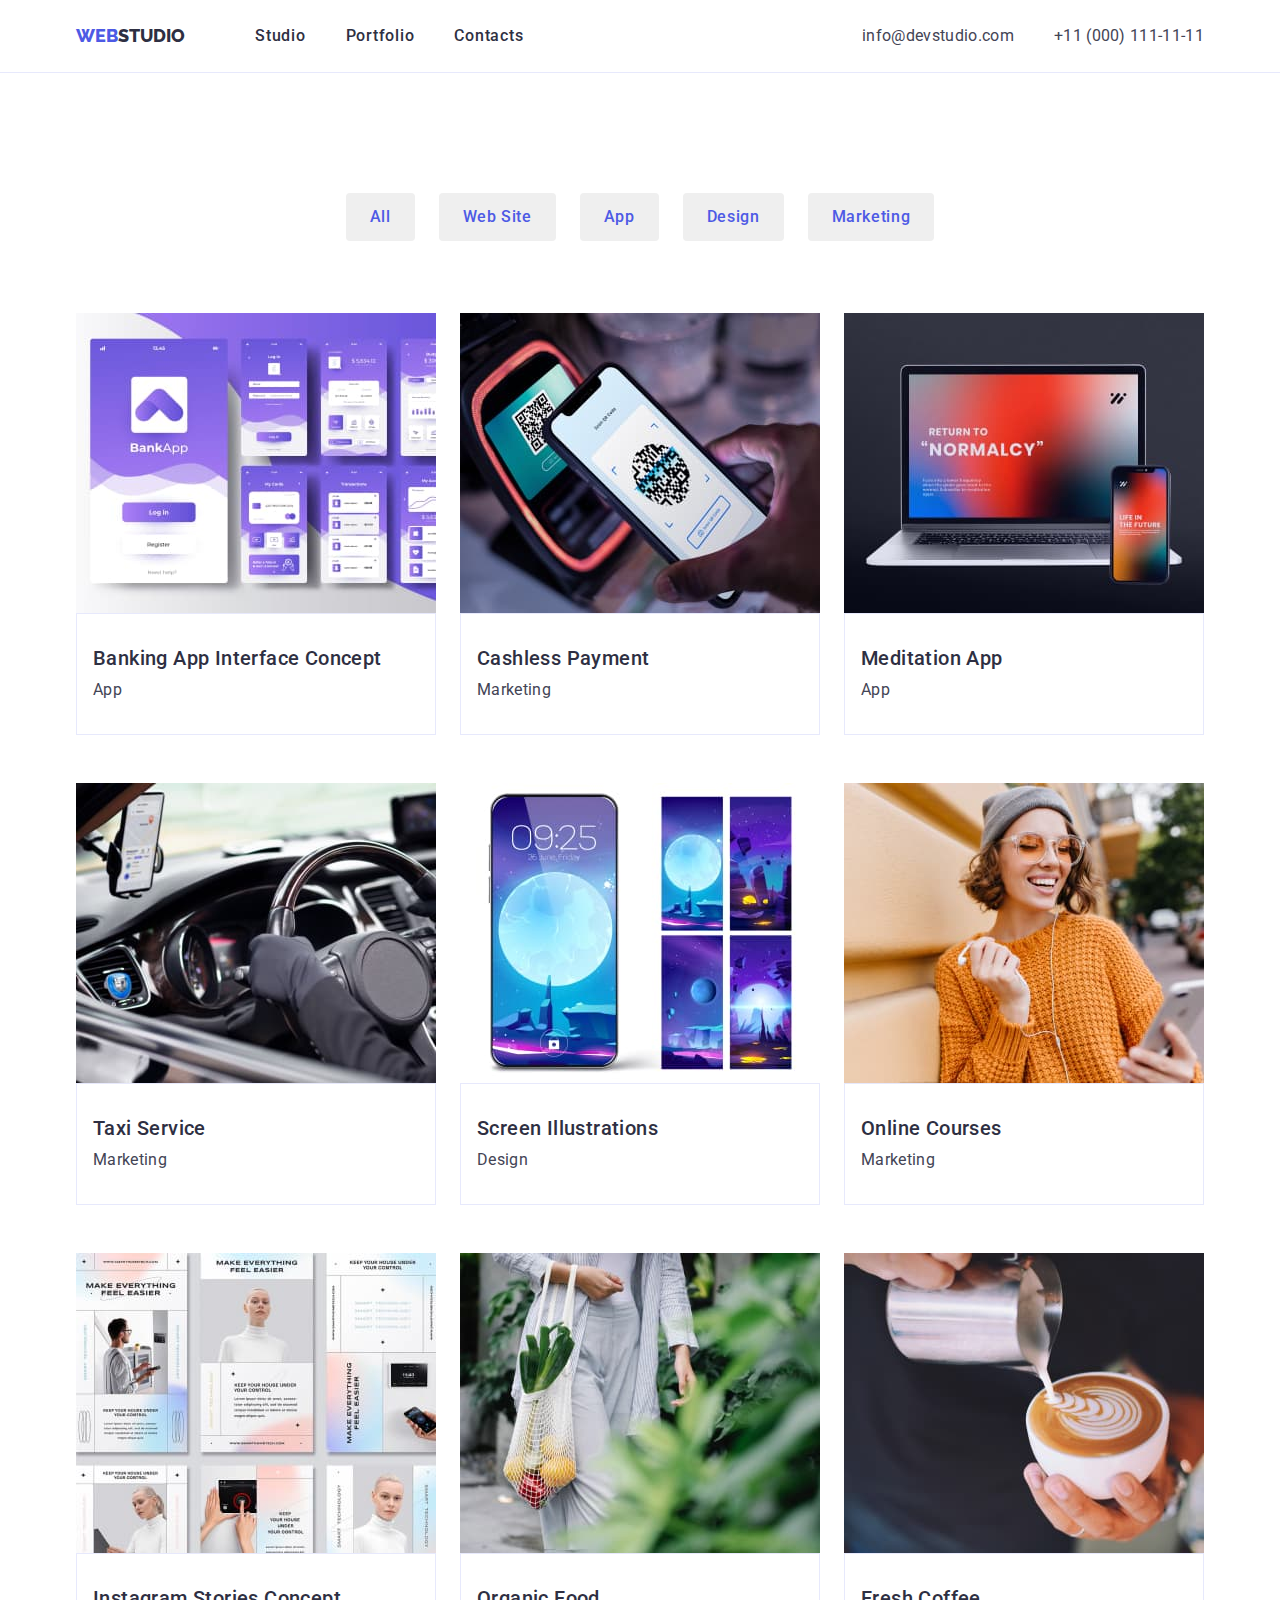
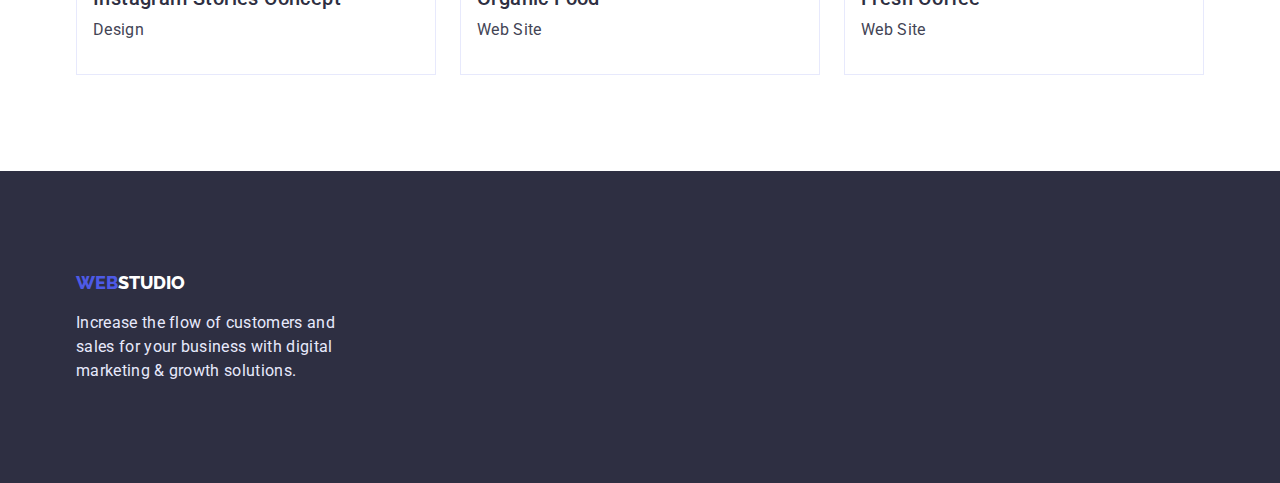
==== portfolio.html @ 9b7bf496 "Initial commit" ====
<!DOCTYPE html>
<html lang="en">

<head>
    <meta charset="UTF-8">
    <meta http-equiv="X-UA-Compatible" content="IE=edge">
    <meta name="viewport" content="width=device-width, initial-scale=1.0">
    <title>WebStudio</title>
    <link rel="preconnect" href="https://fonts.googleapis.com">
    <link rel="preconnect" href="https://fonts.gstatic.com" crossorigin>
    <link
        href="https://fonts.googleapis.com/css2?family=Raleway:wght@800&family=Roboto:wght@400;500;700;900&display=swap"
        rel="stylesheet">
    <link rel="stylesheet" href="https://cdn.jsdelivr.net/npm/modern-normalize@1.1.0/modern-normalize.min.css">
    <link rel="stylesheet" href="./css/styles.css">
</head>
<!--Body section-->
<body class="body-section">
      <!--Header section-->
        <header class="page-header">
            <div class="container page-header-container">
            <nav class="page-nav">
             <a class="logo link" href="./index.html"><span class="logo-web">Web</span>Studio</a>
                <ul class="menu list">
                    <li class="menu-item">
                        <a class="menu-link link" href="./index.html">Studio</a>
                    </li>
                    <li class="menu-item">
                        <a class="menu-link link" href="./portfolio.html">Portfolio</a>
                    </li>
                    <li class="menu-item">
                        <a class="menu-link link" href="">Contacts</a>
                    </li>
                </ul>
            </nav>
            <address class="address-page">
                <ul class="contact-menu list">
                    <li>
                        <a class="contact-link link" href="mailto:info@devstudio.com">info@devstudio.com</a>
                    </li>
                    <li>
                        <a class="contact-link link" href="tel:+110001111111">+11 (000) 111-11-11</a>
                    </li>
                </ul>
            </address>
            </div>
        </header>
    
        <main>
 <!--Filter Button-->
 <section class="section portfolio">
 <div class="container"> 
 <h1 hidden>Menu</h1>
 <ul class="filter-btn-list list">
    <li><button class="filter-btn" type="button">All</button></li>
    <li><button class="filter-btn" type="button">Web Site</button></li>
    <li><button class="filter-btn" type="button">App</button></li>
    <li><button class="filter-btn" type="button">Design</button></li>
    <li><button class="filter-btn" type="button">Marketing</button></li>
 </ul>

<!--Portfolio section-->


<ul class="portfolio-list list">
    <li class="portfolio-item">
        <a class="project-card link" href="">
            <img src="./images/portfolio/banking-app.jpg" alt="Banking App Interface Concept" width:360px;>
            <div class="card-text">
                <h2 class="section-subtitle">Banking App Interface Concept</h2>
                <p  class="section-text">App</p>
            </div>
        </a>
    </li>
    <li class="portfolio-item">
        <a class="project-card link" href="">
            <img src="./images/portfolio/cashless-payment.jpg" alt="Cashless Payment" width:360px;>
            <div class="card-text">
                <h2 class="section-subtitle">Cashless Payment</h2>
                <p  class="section-text">Marketing</p>
            </div>
        </a>
    </li>
    <li class="portfolio-item">
        <a class="project-card link" href="">
            <img src="./images/portfolio/meditaion-app.jpg" alt="Meditation App" width:360px;>
            <div class="card-text">
                <h2 class="section-subtitle">Meditation App</h2>
                <p class="section-text">App</p>
            </div>
        </a>
    </li>
    <li class="portfolio-item">
        <a class="project-card link" href="">
            <img src="./images/portfolio/taxi-service.jpg" alt="Taxi Service" width:360px;>
            <div class="card-text">
                <h2 class="section-subtitle">Taxi Service</h2>
                <p class="section-text">Marketing</p>
            </div>
        </a>
    </li>
    <li class="portfolio-item">
        <a class="project-card link" href="">
            <img src="./images/portfolio/screen-illustrations.jpg" alt="Screen Illustrations" width:360px;>
            <div class="card-text">
                <h2 class="section-subtitle">Screen Illustrations</h2>
                <p class="section-text">Design</p>
            </div>
        </a>
    </li>
    <li class="portfolio-item">
        <a class="project-card link" href="">
            <img src="./images/portfolio/online-courses.jpg" alt="Online Courses" width:360px;>
            <div class="card-text">
                <h2 class="section-subtitle">Online Courses</h2>
                <p class="section-text">Marketing</p>
            </div>
        </a>
    </li>
    <li class="portfolio-item">
        <a class="project-card link" href="">
            <img src="./images/portfolio/instagram-stories.jpg" alt="Instagram Stories Concept" width:360px;>
            <div class="card-text">
                <h2 class="section-subtitle">Instagram Stories Concept</h2>
                <p class="section-text">Design</p>
            </div>
        </a>
    </li>
    <li class="portfolio-item">
        <a class="project-card link" href="">
            <img src="./images/portfolio/organic-food.jpg" alt="Organic Food" width:360px;>
            <div class="card-text">
                <h2 class="section-subtitle">Organic Food</h2>
                <p class="section-text">Web Site</p>
            </div>
        </a>
    </li>
    <li class="portfolio-item">
        <a class="project-card link" href="">
            <img src="./images/portfolio/coffe.jpg" alt="Fresh Coffee" width:360px;>
            <div class="card-text">
                <h2 class="section-subtitle">Fresh Coffee</h2>
                <p class="section-text">Web Site</p>
            </div>
        </a>
    </li>
</ul> 
</div>
</section>
</main>

        <!--Footer section-->
        <footer class="section-footer">
            <div class="container footer-container">
            <a class="logo link" href="./index.html"><span class="logo-web">Web</span>Studio</a>
            <p class="footer-text">Increase the flow of customers and sales for your business with digital marketing & growth
        solutions.</p>
        </div>
    </footer>
    
</body>
</html>
---- css/styles.css ----
.list {
    list-style: none;
}
.link {
    text-decoration: none;
}

body {
        font-family: 'Roboto', sans-serif;
        font-size: 16px;
        background-color: var(--white-color)

}
.container {
width: 1158px;
margin-left: auto;
margin-right: auto;
padding-left: 15px;
padding-right: 15px;
/* outline: 2px solid red; */
}

:root{ 
        --title-color: #2E2F42;
        --text-color: #434455;
        --contrast-color: #4D5AE5;
        --white-color: #ffffff;

}
h1, h2, h3, h4, p {
        margin-top: 0;
        margin-bottom: 0;
}
ul, ol {
        margin-top: 0;
        margin-bottom: 0;
        padding-left: 0;
}
img{
        display: block;
}

/* Header */
.page-header-container{
        display: flex;
        align-items: center;
        
}
.page-header{
        border-bottom: 1px solid #E7E9FC;
        padding-top: 24px;
        padding-bottom: 24px;
}
.page-nav{
        display: flex;
        align-items: center;
}
.menu{
        display: flex;
        align-items: center;
}
.contact-menu{
        display: flex;
        align-items: center;
        gap: 40px;
}
.contact-link{
        display: flex;
}


.menu-item:not(:last-child) {
        margin-right: 40px;
}
.address-page{
        margin-left: auto;
}


.section{
        padding-top: 120px;
        padding-bottom: 120px;
}
.benefits{
        padding-bottom: 0px;
}
.benefits-list{
        display: flex;
        column-gap: 24px;
}
.benefits-item{
        flex-basis: calc((100% - 3 * 24px) / 4);
}
/*.benefits-item, .doing-item:not(:last-child){
        padding-right: 24px;
} 
*/
.list-doing-img{
        display: flex;
        align-items: center;
}
/* li{
        outline: 2px solid red;
} */


.logo-web {

        color: var(--contrast-color);
}
.logo {

        font-family: 'Raleway';
        font-weight: 800;
        font-size: 18px;
        line-height: 1.33;
        text-transform: uppercase;
        color: var(--title-color);
        margin-right: 70px;
}
.footer-logo{
        margin-right: 0px;
}
.menu-link{
        font-weight: 500;     
        line-height: 1.5;
        color: var(--title-color);
        letter-spacing: 0.02cm;
        
}
.menu-link:hover,
.menu-link:focus{
        color: var(--contrast-color);
}
.contact-link{
     letter-spacing: 0.02em;
     font-style: normal;
     line-height: 1.5;
     color: var(--text-color);
}

.contact-link:hover,
.contact-link:focus{
   
        color: var(--contrast-color);
}

/*Hero section*/
.hero{
        background-color:var(--title-color);
        padding-top: 188px;
        padding-bottom: 188px;
}
.hero-title{
 
        font-size: 56px;
        line-height: 1.07;
        text-align: center;
        letter-spacing: 0.02em;
        color: var(--white-color);
        max-width: 500px;
        margin: auto;

}
.modal-button{

        font-weight: 500;
        line-height: 1.5;
        letter-spacing: 0.04em;
        color: var(--white-color);
        display: flex;
        background: var(--contrast-color);
        box-shadow: 0px 4px 4px rgba(0, 0, 0, 0.15);
        border-radius: 4px;
                flex-direction: row;
                align-items: flex-start;
                padding: 16px 32px;
        margin: auto;
        margin-top: 48px;
        border: none;
}
.modal-button:hover,
.modal-button:focus{
        background: var(--contrast-color);
        box-shadow: 0px 4px 4px rgba(0, 0, 0, 0.15);
        border-radius: 4px;
}

.title{
        text-transform: capitalize;
        font-size: 36px;
        line-height: 1.11;
        text-align: center;
        letter-spacing: 0.02em;
        color: var(--title-color);
        margin-bottom: 72px;
}
.section-subtitle{

        font-weight: 500;
        font-size: 20px;
        line-height: 1.2;
        letter-spacing: 0.02em;
       color: var(--title-color);
}
.section-text{

        line-height: 1.5;
        letter-spacing: 0.02em;
        color: var(--text-color);
        margin-top: 8px;

}
.list-doing-img{
        display: flex;
        justify-content: space-between;
}

.team{
        background-color: #F4F4FD;
}

.team-list{
        display: flex;
        flex-wrap: wrap;
        column-gap: 24px;
        flex-basis: calc((100% - 3 * 24px) / 4);
}
.card-text{
        padding-top: 32px;
        padding-bottom: 32px;
        border: 1px solid #E7E9FC;
        padding-left: 16px;
}

.card-text-member{
        text-align: center;
        background-color: var(--white-color);
        box-shadow: 0px 1px 6px rgba(46, 47, 66, 0.08), 0px 1px 1px rgba(46, 47, 66, 0.16), 0px 2px 1px rgba(46, 47, 66, 0.08);
                border-radius: 0px 0px 4px 4px;
}
/*Footer section*/
.section-footer{
        background: var(--title-color);
        padding-top: 100px;
        padding-bottom: 100px;
}
.section-footer .logo{
        color: var(--white-color);
}

.footer-text{

        line-height: 1.5;
        letter-spacing: 0.02em;
        color: #E7E9FC;
        max-width: 300px;
        margin-top: 16px;
}
.footer-container{
        
        
}


/*Filter Button*/
.filter-btn{
 
        font-weight: 500;
        line-height: 1.5;
        letter-spacing: 0.04em;
        color: var(--contrast-color);

}
.filter-btn:hover,
.filter-btn:focus{

    font-weight: 500;
    line-height: 1.5;
    letter-spacing: 0.04em;
    color: var(--white-color);
    background: #404BBF;
}
.filter-btn{
        cursor: pointer;
        border: none;
        border-radius: 4px;
        padding: 12px 24px;
}
.filter-btn-list{
        display: flex;
        justify-content: center;
        column-gap: 24px;
        
}

.portfolio-list{
        display: flex;
        flex-wrap: wrap;
        column-gap: 24px;
        row-gap: 48px;
        flex-basis: calc((100% - 2 * 24px) / 3);
        margin-top: 72px;
        
}
.portfolio{
        padding-bottom: 96px;
}
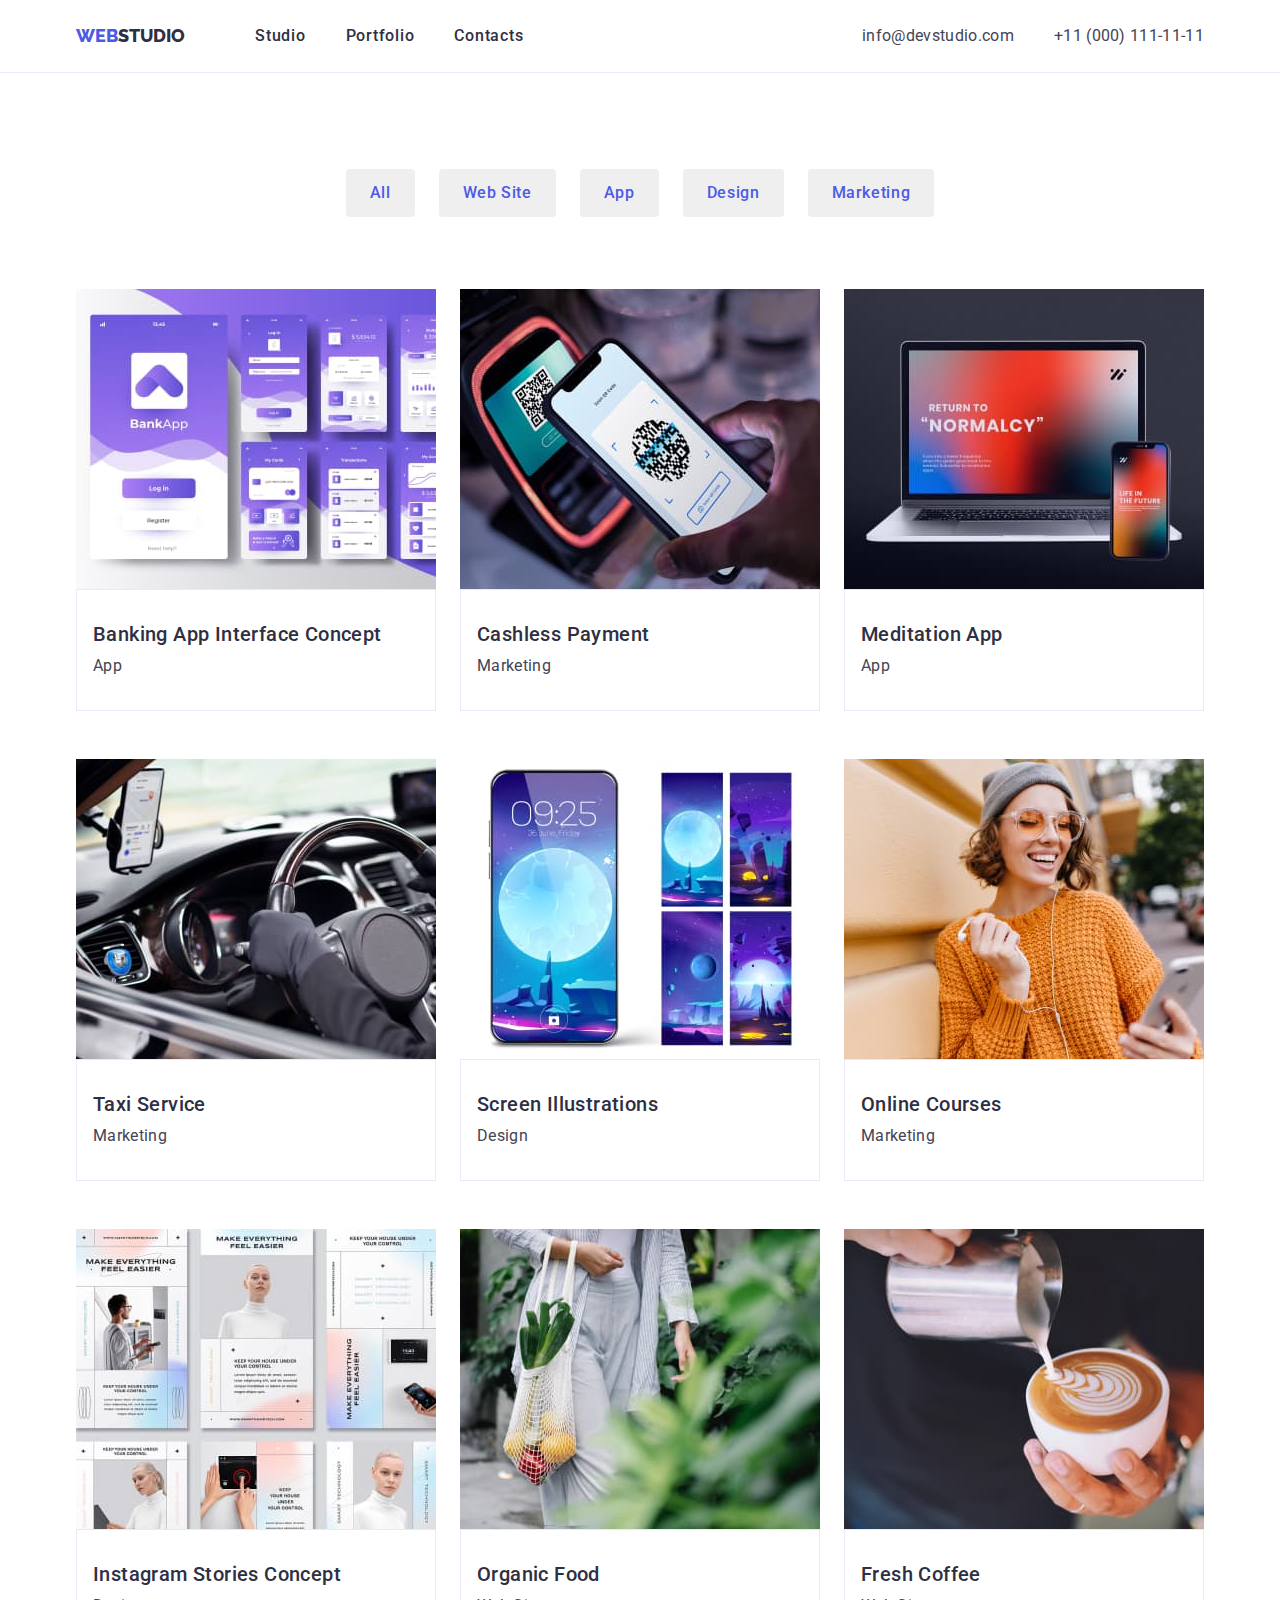
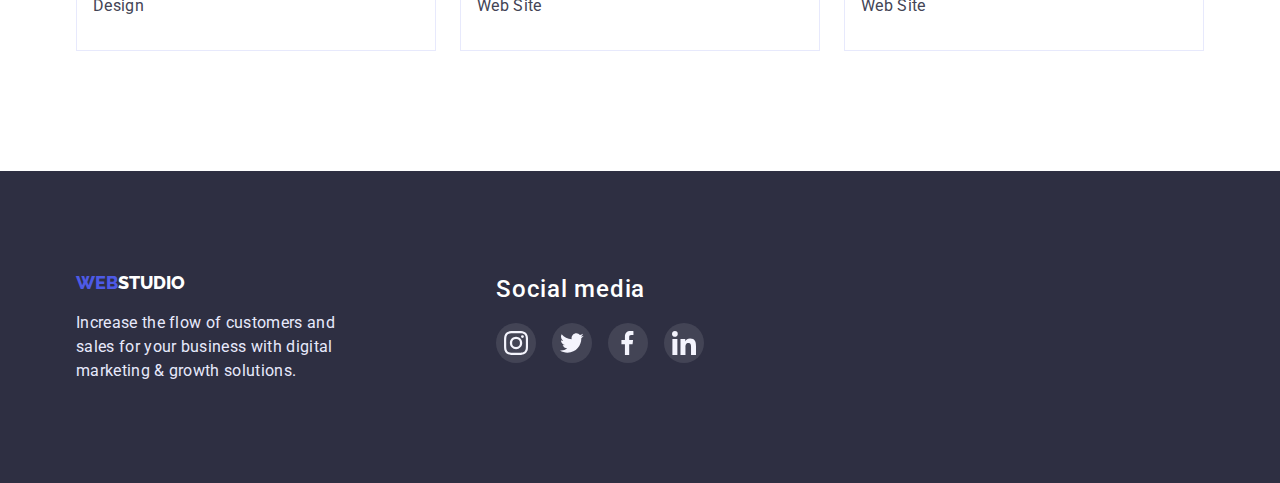
==== commit bceb9e5f: "goit-markup-hw-04" ====
--- a/portfolio.html
+++ b/portfolio.html
@@ -150,11 +150,47 @@
 </main>
 
         <!--Footer section-->
-        <footer class="section-footer">
-            <div class="container footer-container">
-            <a class="logo link" href="./index.html"><span class="logo-web">Web</span>Studio</a>
-            <p class="footer-text">Increase the flow of customers and sales for your business with digital marketing & growth
-        solutions.</p>
+    <footer class="section-footer">
+    
+        <div class="container footer-container">
+            <div>
+                <a class="logo link footer-logo" href="./index.html"><span class="logo-web">Web</span>Studio</a>
+                <p class="footer-text">Increase the flow of customers and sales for your business with digital marketing
+                    & growth solutions.</p>
+            </div>
+            <div class="footer-social">
+                <h2 class="footer-title">Social media</h2>
+                <ul class="footer-list list">
+                    <li class="footer-list-item">
+                        <a href="#" class="footer-list-link">
+                            <svg class="footer-list-icon" width="24px" height="24px">
+                                <use href="./images/sprite.svg/symbol-defs.svg#icon-instagram"></use>
+                            </svg>
+                        </a>
+                    </li>
+                    <li class="footer-list-item">
+                        <a href="#" class="footer-list-link">
+                            <svg class="footer-list-icon" width="24px" height="24px">
+                                <use href="./images/sprite.svg/symbol-defs.svg#icon-twitter"></use>
+                            </svg>
+                        </a>
+                    </li>
+                    <li class="footer-list-item">
+                        <a href="#" class="footer-list-link">
+                            <svg class="footer-list-icon" width="24px" height="24px">
+                                <use href="./images/sprite.svg/symbol-defs.svg#icon-facebook"></use>
+                            </svg>
+                        </a>
+                    </li>
+                    <li class="footer-list-item">
+                        <a href="#" class="footer-list-link">
+                            <svg class="footer-list-icon" width="24px" height="24px">
+                                <use href="./images/sprite.svg/symbol-defs.svg#icon-linkedin"></use>
+                            </svg>
+                        </a>
+                    </li>
+                </ul>
+            </div>
         </div>
     </footer>
     
--- a/css/styles.css
+++ b/css/styles.css
@@ -81,20 +81,47 @@
         padding-top: 120px;
         padding-bottom: 120px;
 }
+
 .benefits{
         padding-bottom: 0px;
 }
+
 .benefits-list{
         display: flex;
         column-gap: 24px;
 }
+
 .benefits-item{
         flex-basis: calc((100% - 3 * 24px) / 4);
 }
-/*.benefits-item, .doing-item:not(:last-child){
-        padding-right: 24px;
-} 
-*/
+
+.benefits-item::before{
+        display: block;
+        content: '';
+        height: 112px;
+        background-color: #F4F4FD;
+        background-size: auto;
+        background-repeat: no-repeat;
+        background-position: center;
+}
+
+.icon-antenna::before{
+        background-image: 
+        url(../images/benefits-icon/antenna.svg);     
+}
+.icon-clock::before{
+        background-image: 
+        url(../images/benefits-icon/clock.svg);
+}
+.icon-diagram::before{
+        background-image: 
+        url(../images/benefits-icon/diagram.svg);
+}
+.icon-astronaut::before{
+        background-image: 
+        url(../images/benefits-icon/astronaut.svg);
+}
+
 .list-doing-img{
         display: flex;
         align-items: center;
@@ -151,6 +178,21 @@
         padding-top: 188px;
         padding-bottom: 188px;
 }
+.hero-overlay{
+        max-width: 1440px;
+        height: 600px;
+        margin-left: auto;
+        margin-right: auto;
+
+        background-image: linear-gradient(
+                to right,
+                rgba(46%, 47%, 66%, 0.7),
+                rgba(46%, 47%, 66%, 0.7)
+        ),
+           
+        url(../images/hero-image/people-office.jpg);
+}
+
 .hero-title{
  
         font-size: 56px;
@@ -181,7 +223,7 @@
 }
 .modal-button:hover,
 .modal-button:focus{
-        background: var(--contrast-color);
+        background: #404BBF;
         box-shadow: 0px 4px 4px rgba(0, 0, 0, 0.15);
         border-radius: 4px;
 }
@@ -230,7 +272,7 @@
         padding-top: 32px;
         padding-bottom: 32px;
         border: 1px solid #E7E9FC;
-        padding-left: 16px;
+        
 }
 
 .card-text-member{
@@ -257,9 +299,16 @@
         max-width: 300px;
         margin-top: 16px;
 }
-.footer-container{
-        
-        
+.footer-title{
+        font-weight: 500;
+        line-height: 1.5;
+        color: var(--white-color);
+        letter-spacing: 0.02cm;
+
+}
+.footer-social{
+        width:208px;
+        margin-left: 120px;
 }
 
 
@@ -304,6 +353,77 @@
         
 }
 .portfolio{
-        padding-bottom: 96px;
-}
-     +        padding-top: 96px;
+}
+.portfolio-list .card-text{
+        padding-left: 16px;
+}
+
+
+/* SPRITE SVG*/
+.social-list{
+        display: flex;
+        justify-content: center;
+        gap: 24px;
+        margin-top: 8px;
+}
+.social-list-link{
+        display: flex;
+        justify-content: center;
+        align-items: center;
+        width: 40px;
+        height: 40px;
+        border-radius: 50%;
+        background-color: var(--contrast-color);
+}
+.social-list-link:hover,
+.social-list-link:focus{
+        background-color: #404BBF;
+}
+
+.customers-list{
+        display: flex;
+        justify-content: center;
+        gap: 24px;
+}
+.customers-list-link{
+        display: flex;
+        justify-content: center;
+        align-items: center;
+        width: 168px;
+        height: 88px;
+        border: 1px solid #8E8F99;
+        border-radius: 4px;
+        fill: #8E8F99;
+}
+
+.customers-list-link:hover,
+.customers-list-link:focus{
+        fill: #404BBF;
+        border: 1px solid #404BBF;
+
+}
+
+.footer-list{
+        display: flex;
+        column-gap: 16px;
+        margin-top: 16px;
+}
+.footer-list-link{
+        display: flex;
+        justify-content: center;
+        align-items: center;
+        width: 40px;
+        height: 40px;
+        border-radius: 50%;
+        background-color: #434455;
+}
+
+.footer-list-link:hover,
+.footer-list-link:focus{
+        background-color:  #31D0AA;
+}
+.footer-container{
+        display: flex;
+
+}